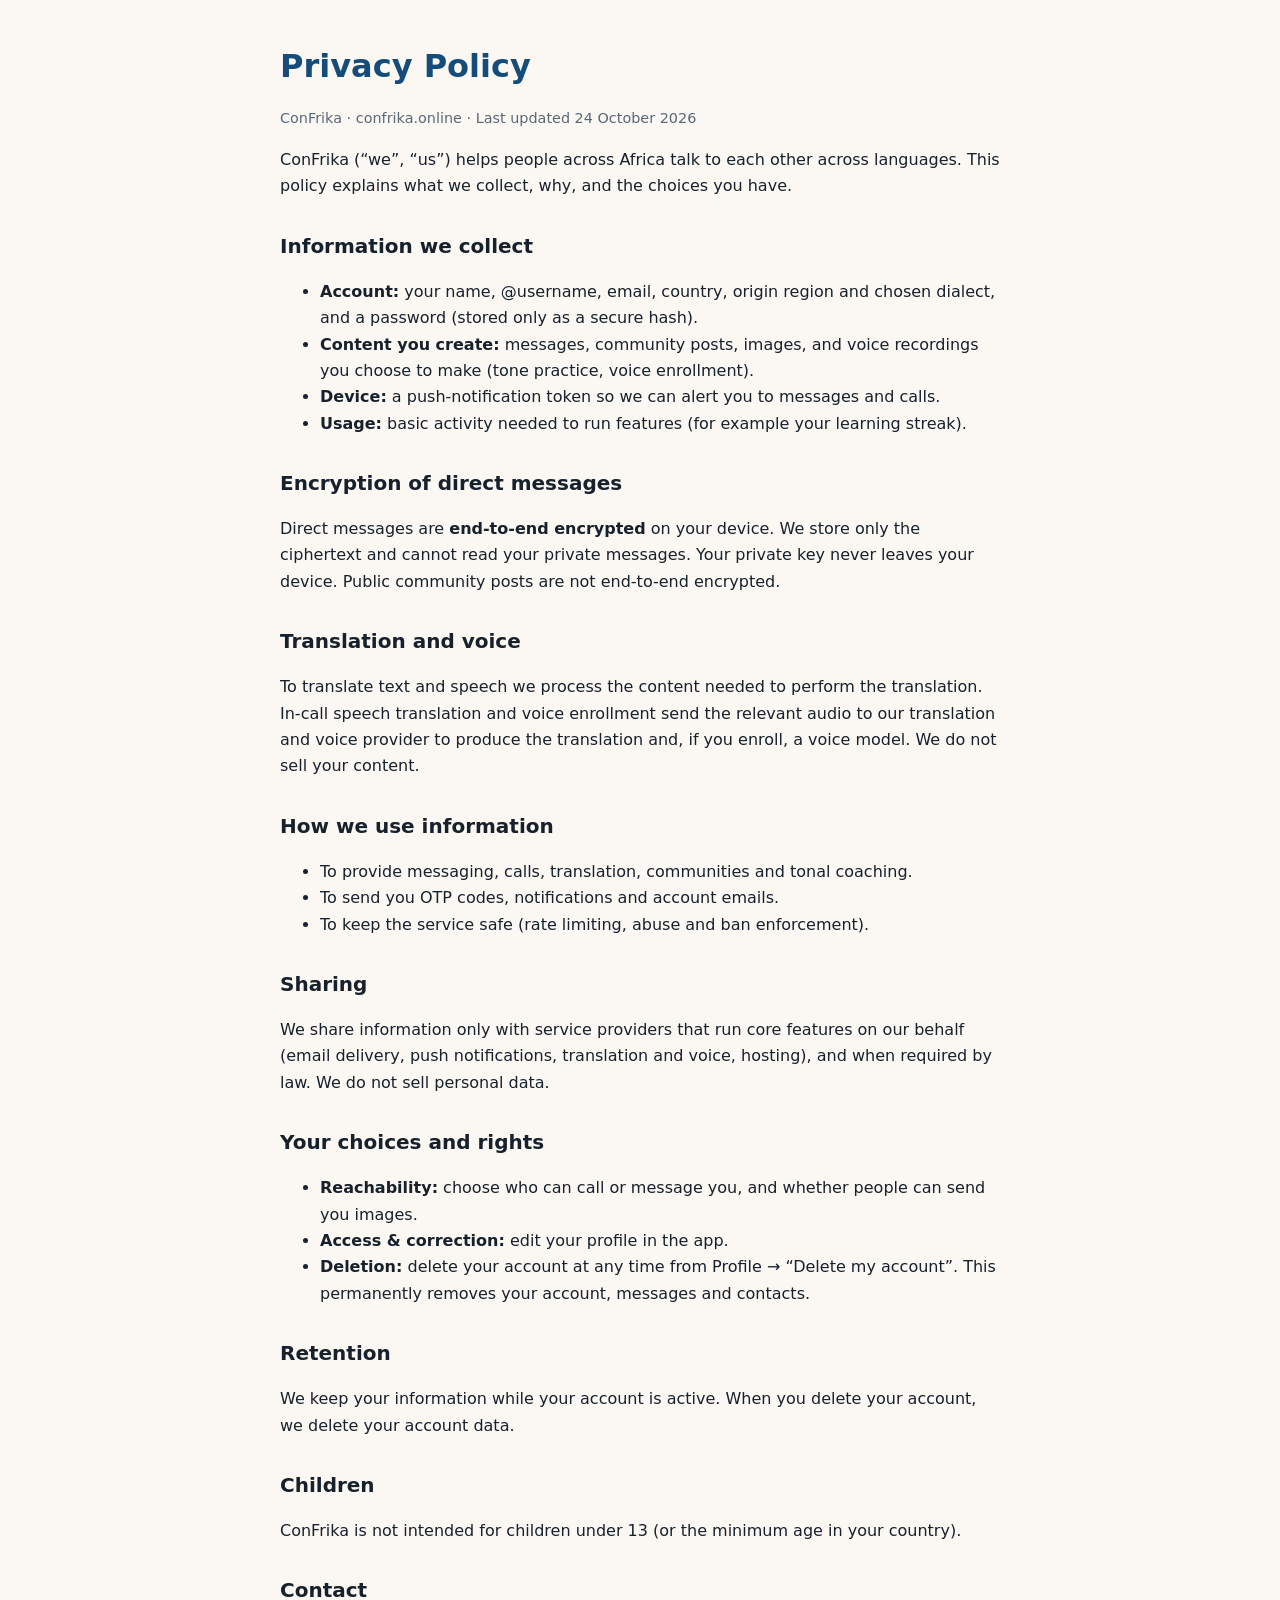
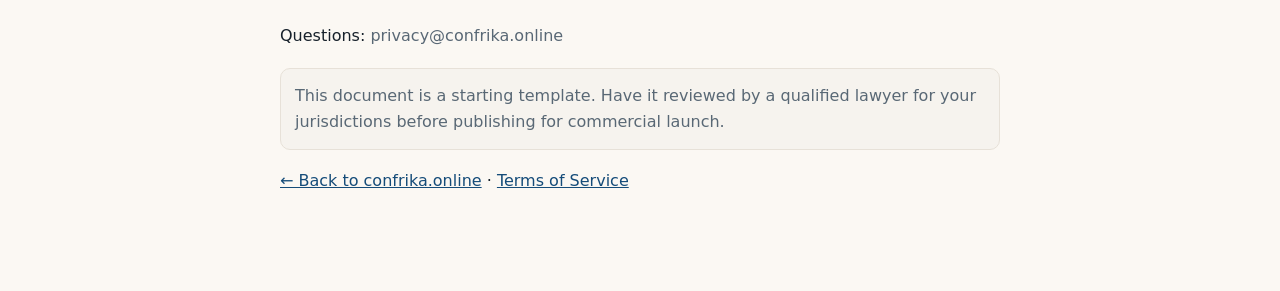
==== website/privacy.html @ a77defae "Website: ConFrika brand, new tagline, de-segmented, phone beside hero - Brand corrected to "ConFrika" ====
<!doctype html>
<html lang="en"><head>
<meta charset="utf-8">
<meta name="viewport" content="width=device-width, initial-scale=1">
<title>ConFrika, Privacy Policy</title>
<style>
  :root{--bg:#FBF8F3;--fg:#17212B;--muted:#596875;--ocean:#154C79;--line:#E7E1D8}
  @media (prefers-color-scheme:dark){:root{--bg:#0C1620;--fg:#EAF1F6;--muted:#9BB0C0;--line:#223446}}
  *{box-sizing:border-box} body{margin:0;background:var(--bg);color:var(--fg);
    font-family:system-ui,-apple-system,Segoe UI,Roboto,Arial,sans-serif;line-height:1.65}
  .wrap{max-width:760px;margin:0 auto;padding:40px 20px 80px}
  h1{font-size:2rem;margin:0 0 6px;color:var(--ocean)} h2{font-size:1.25rem;margin:30px 0 8px}
  .meta{color:var(--muted);font-size:.9rem} a{color:var(--ocean)}
  p,li{color:var(--fg)} .muted{color:var(--muted)}
  .note{border:1px solid var(--line);border-radius:10px;padding:14px;margin:18px 0;background:rgba(0,0,0,.02)}
</style></head><body><div class="wrap">
<h1>Privacy Policy</h1>
<p class="meta">ConFrika · confrika.online · Last updated 24 October 2026</p>

<p>ConFrika (“we”, “us”) helps people across Africa talk to each other across languages. This policy explains what we collect, why, and the choices you have.</p>

<h2>Information we collect</h2>
<ul>
  <li><b>Account:</b> your name, @username, email, country, origin region and chosen dialect, and a password (stored only as a secure hash).</li>
  <li><b>Content you create:</b> messages, community posts, images, and voice recordings you choose to make (tone practice, voice enrollment).</li>
  <li><b>Device:</b> a push-notification token so we can alert you to messages and calls.</li>
  <li><b>Usage:</b> basic activity needed to run features (for example your learning streak).</li>
</ul>

<h2>Encryption of direct messages</h2>
<p>Direct messages are <b>end-to-end encrypted</b> on your device. We store only the ciphertext and cannot read your private messages. Your private key never leaves your device. Public community posts are not end-to-end encrypted.</p>

<h2>Translation and voice</h2>
<p>To translate text and speech we process the content needed to perform the translation. In-call speech translation and voice enrollment send the relevant audio to our translation and voice provider to produce the translation and, if you enroll, a voice model. We do not sell your content.</p>

<h2>How we use information</h2>
<ul>
  <li>To provide messaging, calls, translation, communities and tonal coaching.</li>
  <li>To send you OTP codes, notifications and account emails.</li>
  <li>To keep the service safe (rate limiting, abuse and ban enforcement).</li>
</ul>

<h2>Sharing</h2>
<p>We share information only with service providers that run core features on our behalf (email delivery, push notifications, translation and voice, hosting), and when required by law. We do not sell personal data.</p>

<h2>Your choices and rights</h2>
<ul>
  <li><b>Reachability:</b> choose who can call or message you, and whether people can send you images.</li>
  <li><b>Access & correction:</b> edit your profile in the app.</li>
  <li><b>Deletion:</b> delete your account at any time from Profile → “Delete my account”. This permanently removes your account, messages and contacts.</li>
</ul>

<h2>Retention</h2>
<p>We keep your information while your account is active. When you delete your account, we delete your account data.</p>

<h2>Children</h2>
<p>ConFrika is not intended for children under 13 (or the minimum age in your country).</p>

<h2>Contact</h2>
<p>Questions: <span class="muted">privacy@confrika.online</span></p>

<div class="note muted">This document is a starting template. Have it reviewed by a qualified lawyer for your jurisdictions before publishing for commercial launch.</div>
<p><a href="index.html">← Back to confrika.online</a> · <a href="terms.html">Terms of Service</a></p>
</div></body></html>
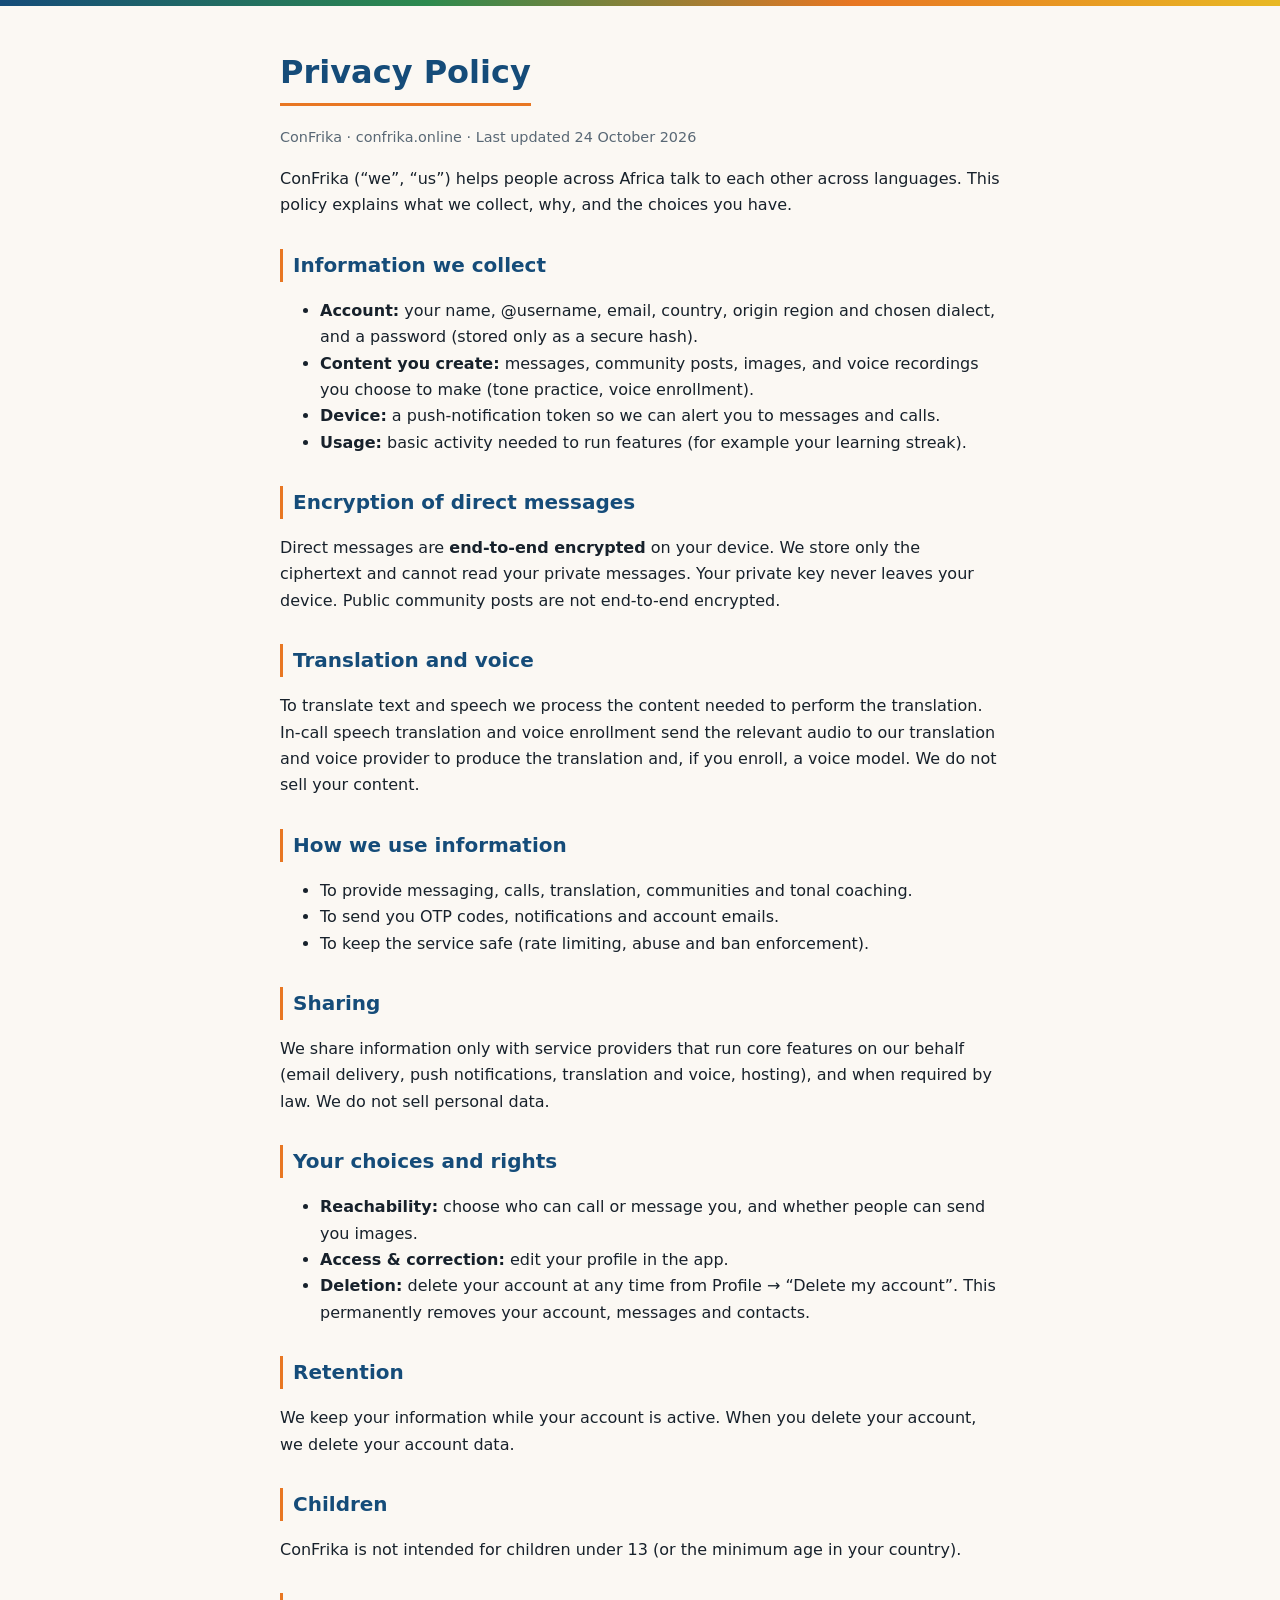
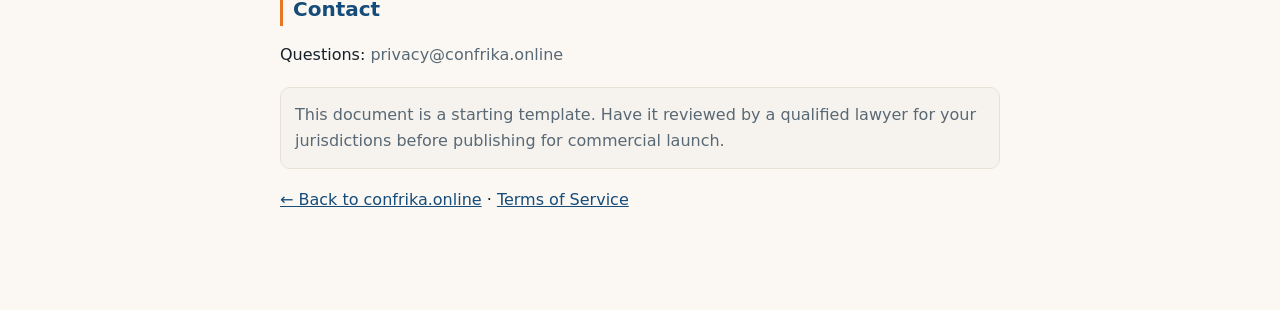
==== commit 8ee0ed37: "Website: African-coloured Africa map, visible logo watermark, colour on all pages - Africa map now f" ====
--- a/website/privacy.html
+++ b/website/privacy.html
@@ -4,12 +4,14 @@
 <meta name="viewport" content="width=device-width, initial-scale=1">
 <title>ConFrika, Privacy Policy</title>
 <style>
-  :root{--bg:#FBF8F3;--fg:#17212B;--muted:#596875;--ocean:#154C79;--line:#E7E1D8}
+  :root{--bg:#FBF8F3;--fg:#17212B;--muted:#596875;--ocean:#154C79;--sunset:#E87722;--green:#2D8A4E;--gold:#E8B923;--line:#E7E1D8}
   @media (prefers-color-scheme:dark){:root{--bg:#0C1620;--fg:#EAF1F6;--muted:#9BB0C0;--line:#223446}}
   *{box-sizing:border-box} body{margin:0;background:var(--bg);color:var(--fg);
     font-family:system-ui,-apple-system,Segoe UI,Roboto,Arial,sans-serif;line-height:1.65}
   .wrap{max-width:760px;margin:0 auto;padding:40px 20px 80px}
-  h1{font-size:2rem;margin:0 0 6px;color:var(--ocean)} h2{font-size:1.25rem;margin:30px 0 8px}
+  body::before{content:"";display:block;height:6px;background:linear-gradient(90deg,var(--ocean),var(--green),var(--sunset),var(--gold))}
+  h1{font-size:2rem;margin:0 0 6px;color:var(--ocean);border-bottom:3px solid var(--sunset);display:inline-block;padding-bottom:4px}
+  h2{font-size:1.25rem;margin:30px 0 8px;color:var(--ocean);border-left:3px solid var(--sunset);padding-left:10px}
   .meta{color:var(--muted);font-size:.9rem} a{color:var(--ocean)}
   p,li{color:var(--fg)} .muted{color:var(--muted)}
   .note{border:1px solid var(--line);border-radius:10px;padding:14px;margin:18px 0;background:rgba(0,0,0,.02)}
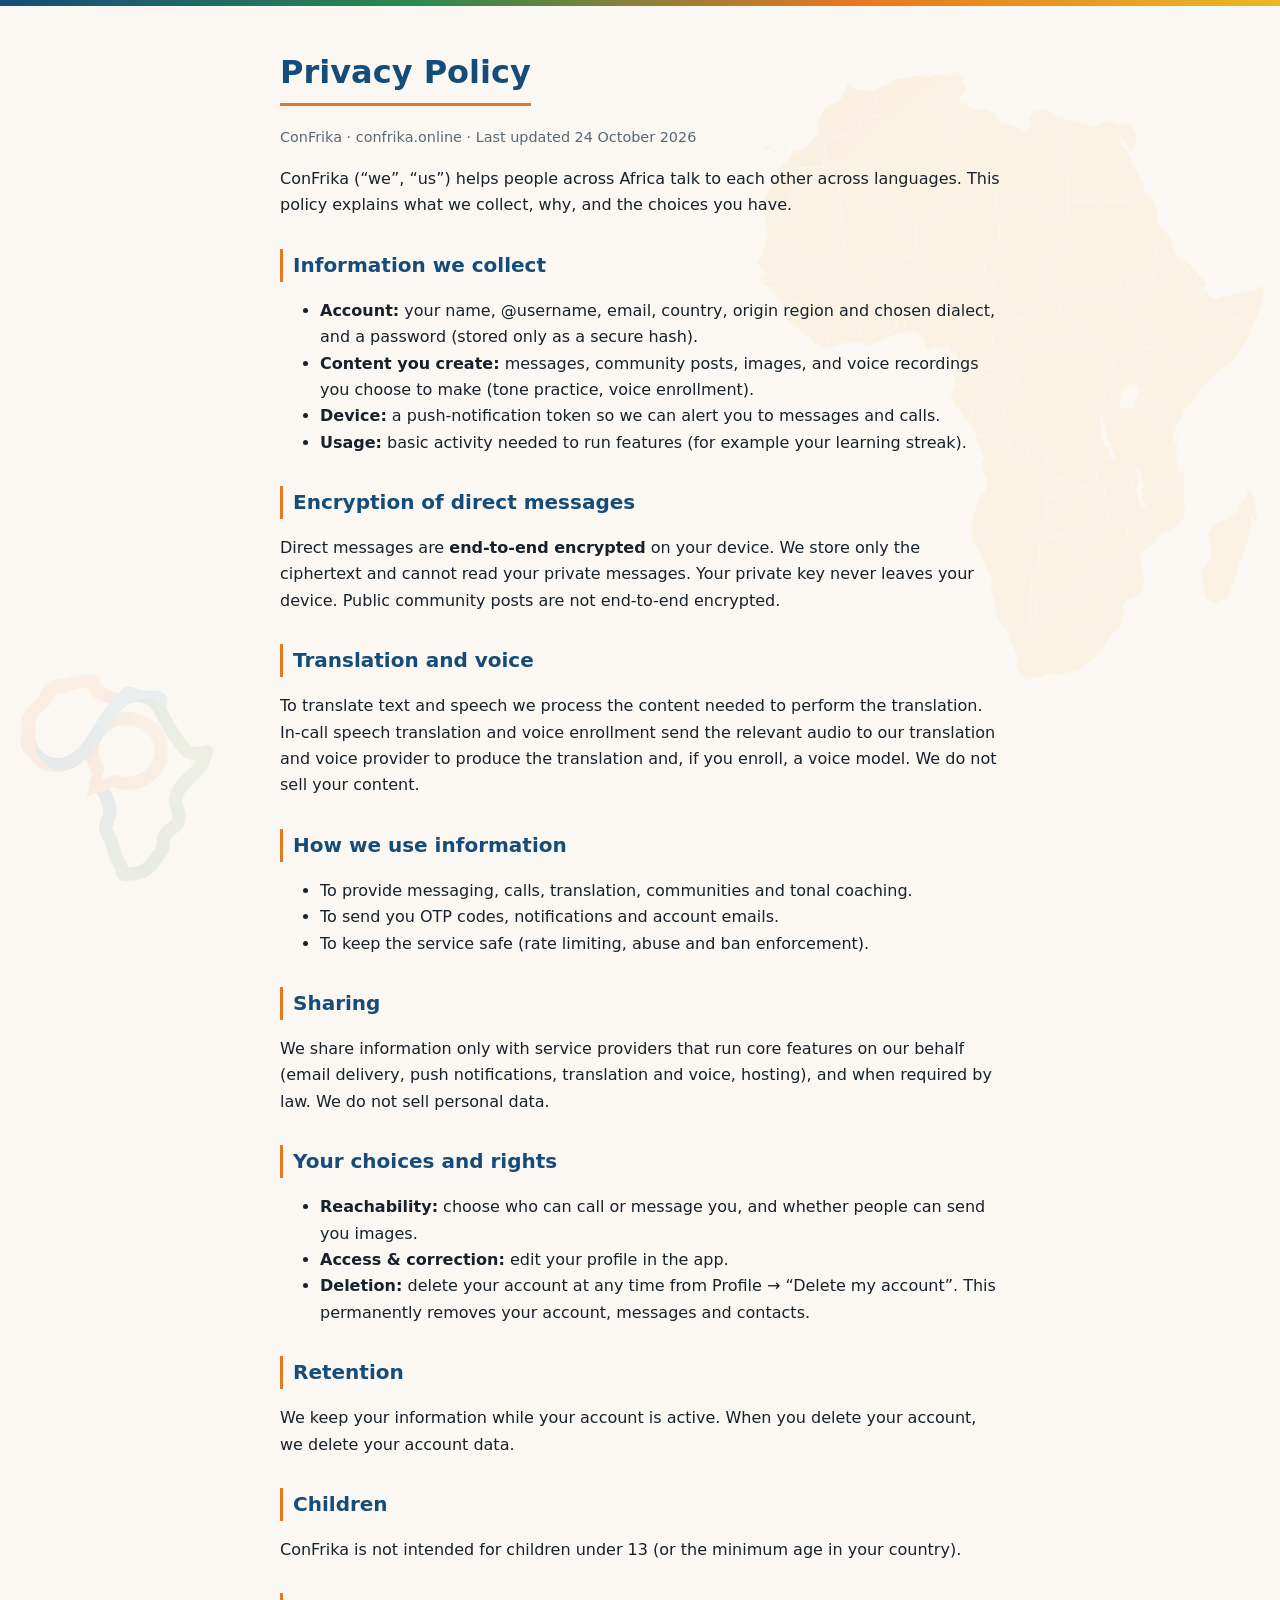
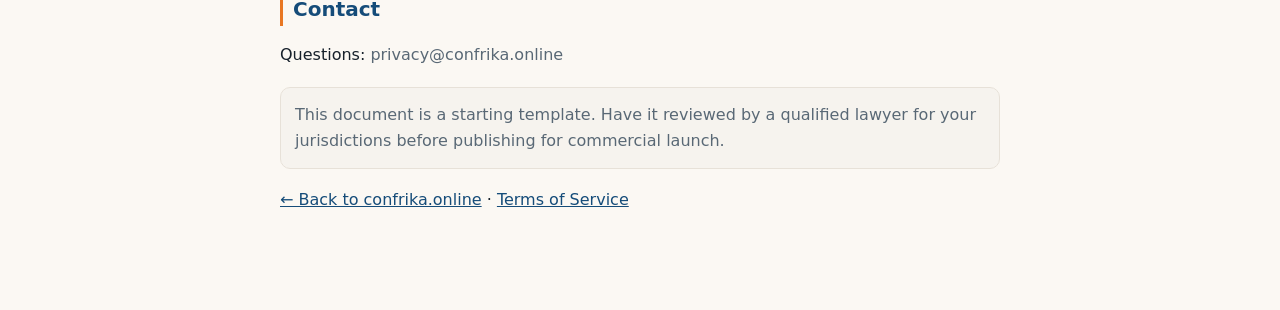
==== commit 72aed00d: "Website: add the ConFrika logo + Africa map watermark to Privacy & Terms pages Fixed, faint watermar" ====
--- a/website/privacy.html
+++ b/website/privacy.html
@@ -8,14 +8,20 @@
   @media (prefers-color-scheme:dark){:root{--bg:#0C1620;--fg:#EAF1F6;--muted:#9BB0C0;--line:#223446}}
   *{box-sizing:border-box} body{margin:0;background:var(--bg);color:var(--fg);
     font-family:system-ui,-apple-system,Segoe UI,Roboto,Arial,sans-serif;line-height:1.65}
-  .wrap{max-width:760px;margin:0 auto;padding:40px 20px 80px}
+  .wrap{max-width:760px;margin:0 auto;padding:40px 20px 80px;position:relative;z-index:1}
+  .wm-map,.wm-logo{position:fixed;pointer-events:none;z-index:0}
+  .wm-map{right:-30px;top:70px;height:68vh;width:auto;opacity:.07}
+  .wm-logo{left:16px;bottom:16px;width:200px;height:auto;opacity:.08}
   body::before{content:"";display:block;height:6px;background:linear-gradient(90deg,var(--ocean),var(--green),var(--sunset),var(--gold))}
   h1{font-size:2rem;margin:0 0 6px;color:var(--ocean);border-bottom:3px solid var(--sunset);display:inline-block;padding-bottom:4px}
   h2{font-size:1.25rem;margin:30px 0 8px;color:var(--ocean);border-left:3px solid var(--sunset);padding-left:10px}
   .meta{color:var(--muted);font-size:.9rem} a{color:var(--ocean)}
   p,li{color:var(--fg)} .muted{color:var(--muted)}
   .note{border:1px solid var(--line);border-radius:10px;padding:14px;margin:18px 0;background:rgba(0,0,0,.02)}
-</style></head><body><div class="wrap">
+</style></head><body>
+<img class="wm-map" src="africa-map.svg" alt="" aria-hidden="true">
+<img class="wm-logo" src="confrika-mark.png" alt="" aria-hidden="true">
+<div class="wrap">
 <h1>Privacy Policy</h1>
 <p class="meta">ConFrika · confrika.online · Last updated 24 October 2026</p>
 
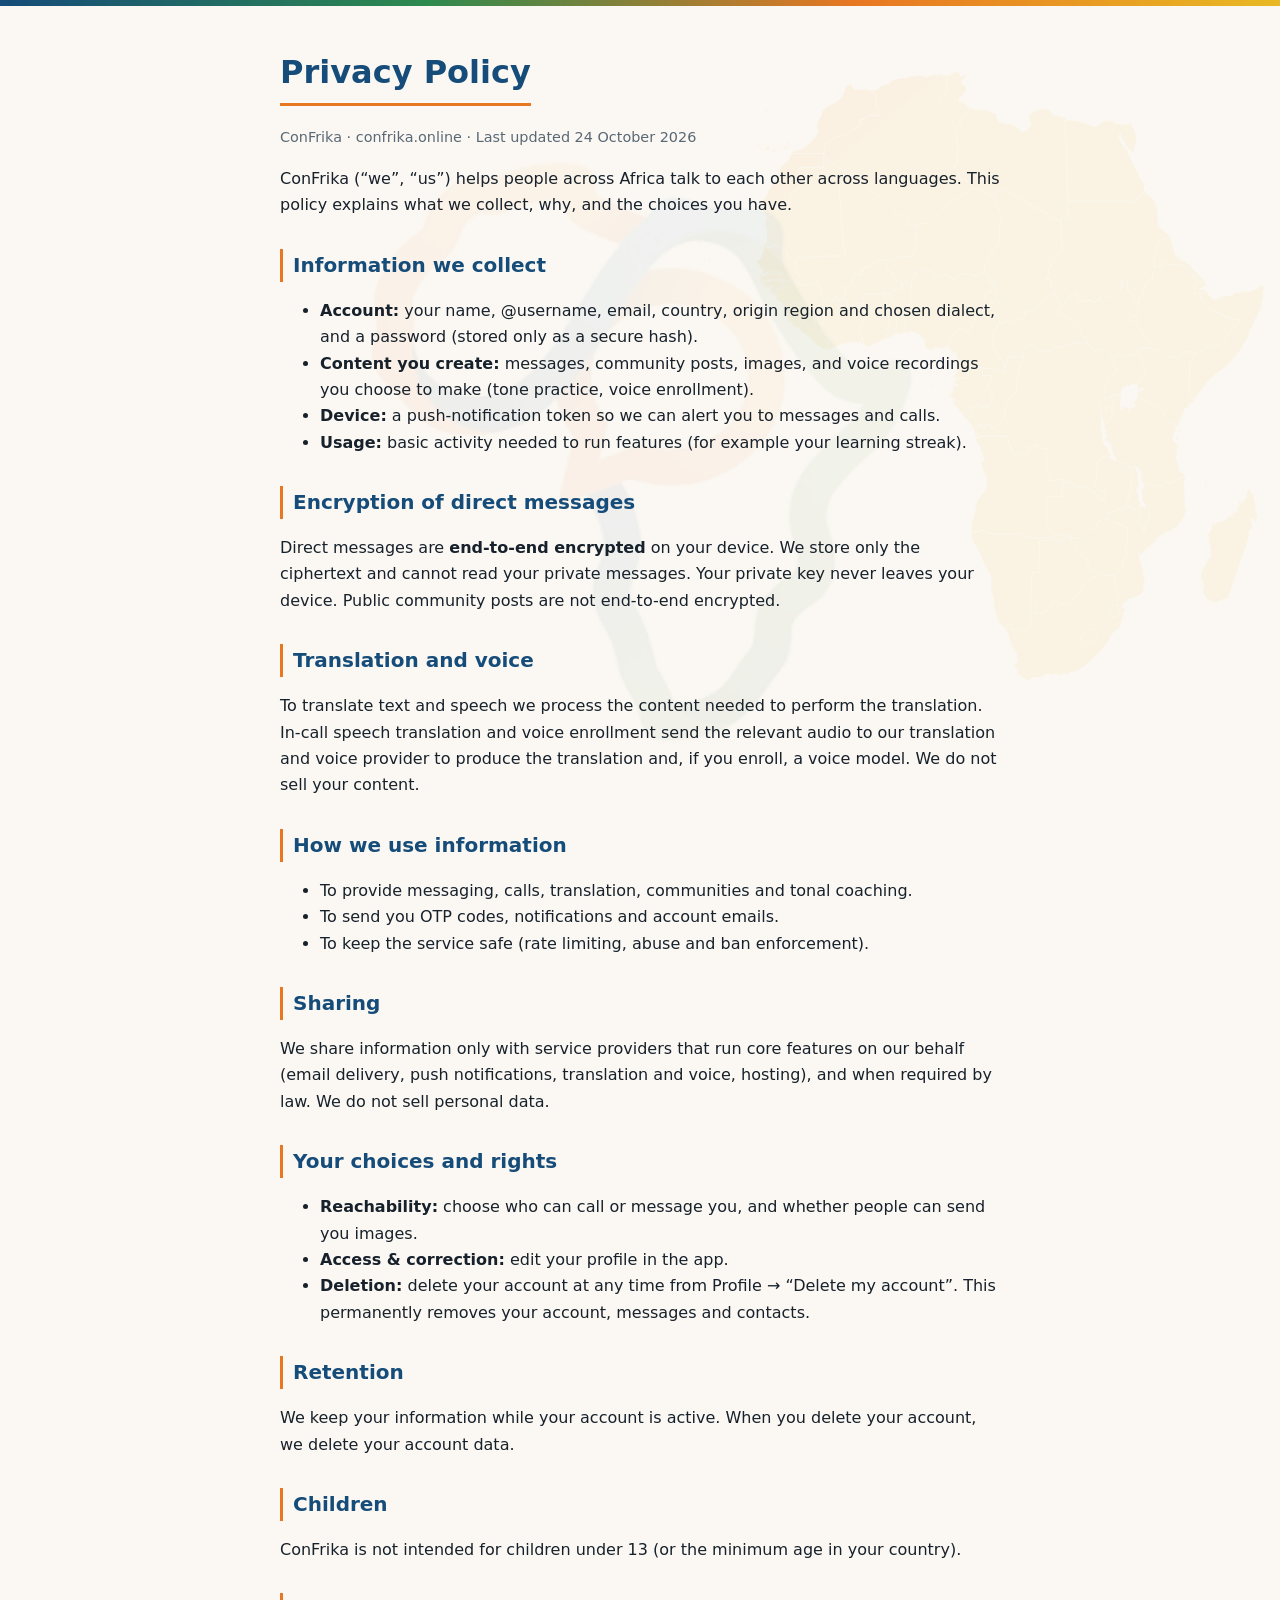
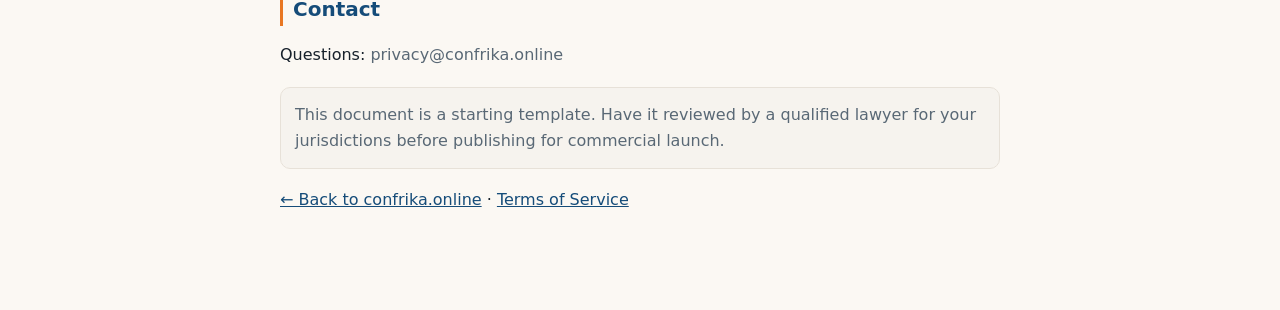
==== commit c9917ad8: "Website: enlarge the logo watermark on legal pages, centered behind the text Blow the ConFrika logo " ====
--- a/website/privacy.html
+++ b/website/privacy.html
@@ -11,7 +11,7 @@
   .wrap{max-width:760px;margin:0 auto;padding:40px 20px 80px;position:relative;z-index:1}
   .wm-map,.wm-logo{position:fixed;pointer-events:none;z-index:0}
   .wm-map{right:-30px;top:70px;height:68vh;width:auto;opacity:.07}
-  .wm-logo{left:16px;bottom:16px;width:200px;height:auto;opacity:.08}
+  .wm-logo{left:50%;top:50%;transform:translate(-50%,-50%);width:min(560px,86vw);height:auto;opacity:.05}
   body::before{content:"";display:block;height:6px;background:linear-gradient(90deg,var(--ocean),var(--green),var(--sunset),var(--gold))}
   h1{font-size:2rem;margin:0 0 6px;color:var(--ocean);border-bottom:3px solid var(--sunset);display:inline-block;padding-bottom:4px}
   h2{font-size:1.25rem;margin:30px 0 8px;color:var(--ocean);border-left:3px solid var(--sunset);padding-left:10px}
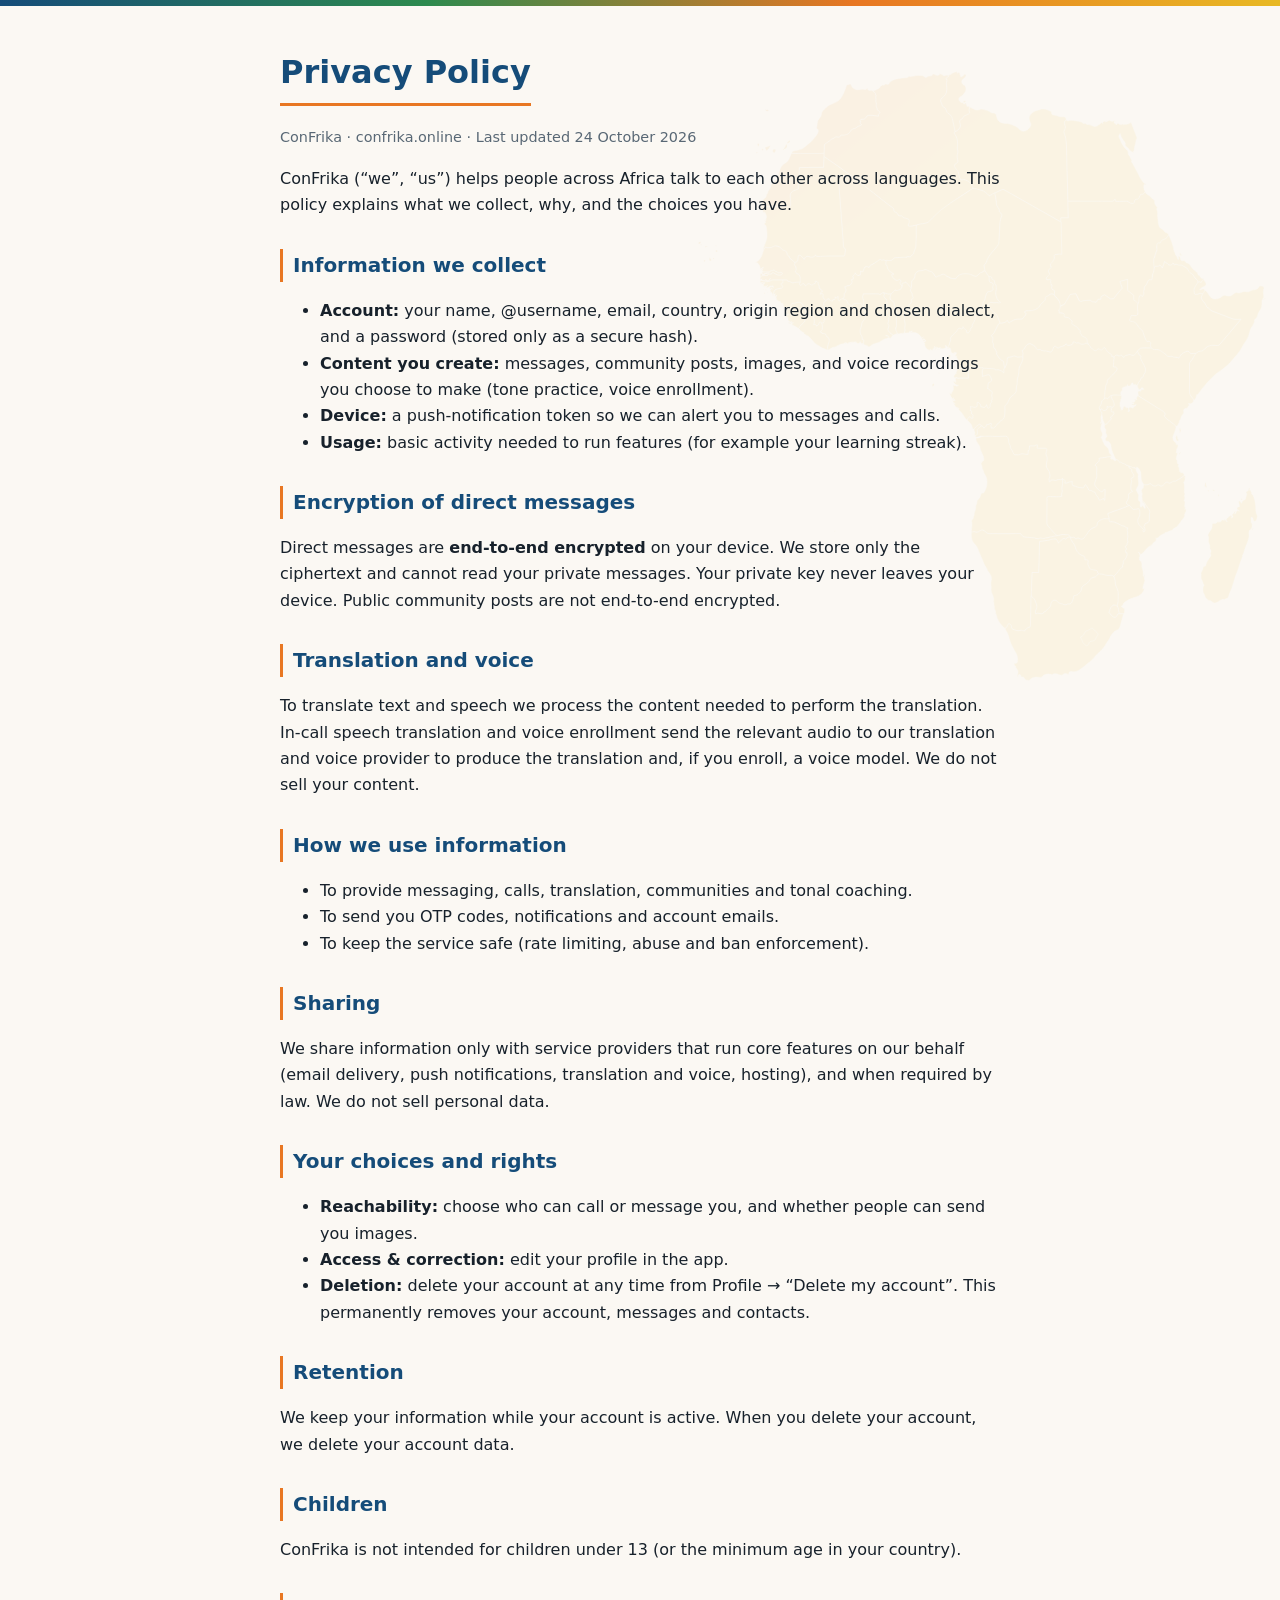
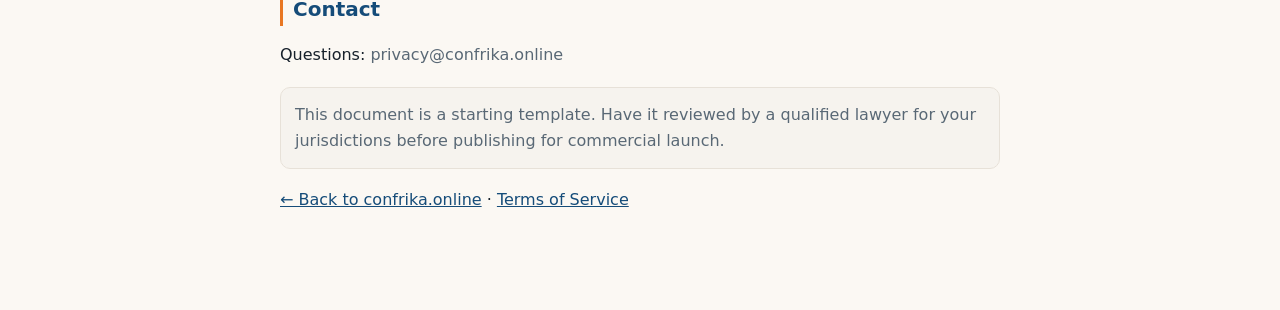
==== commit 226e7386: "Website: remove the ConFrika logo watermark (keep the Africa map watermark) 🤖 Generated with [Claude" ====
--- a/website/privacy.html
+++ b/website/privacy.html
@@ -19,9 +19,7 @@
   p,li{color:var(--fg)} .muted{color:var(--muted)}
   .note{border:1px solid var(--line);border-radius:10px;padding:14px;margin:18px 0;background:rgba(0,0,0,.02)}
 </style></head><body>
-<img class="wm-map" src="africa-map.svg" alt="" aria-hidden="true">
-<img class="wm-logo" src="confrika-mark.png" alt="" aria-hidden="true">
-<div class="wrap">
+<img class="wm-map" src="africa-map.svg" alt="" aria-hidden="true"><div class="wrap">
 <h1>Privacy Policy</h1>
 <p class="meta">ConFrika · confrika.online · Last updated 24 October 2026</p>
 
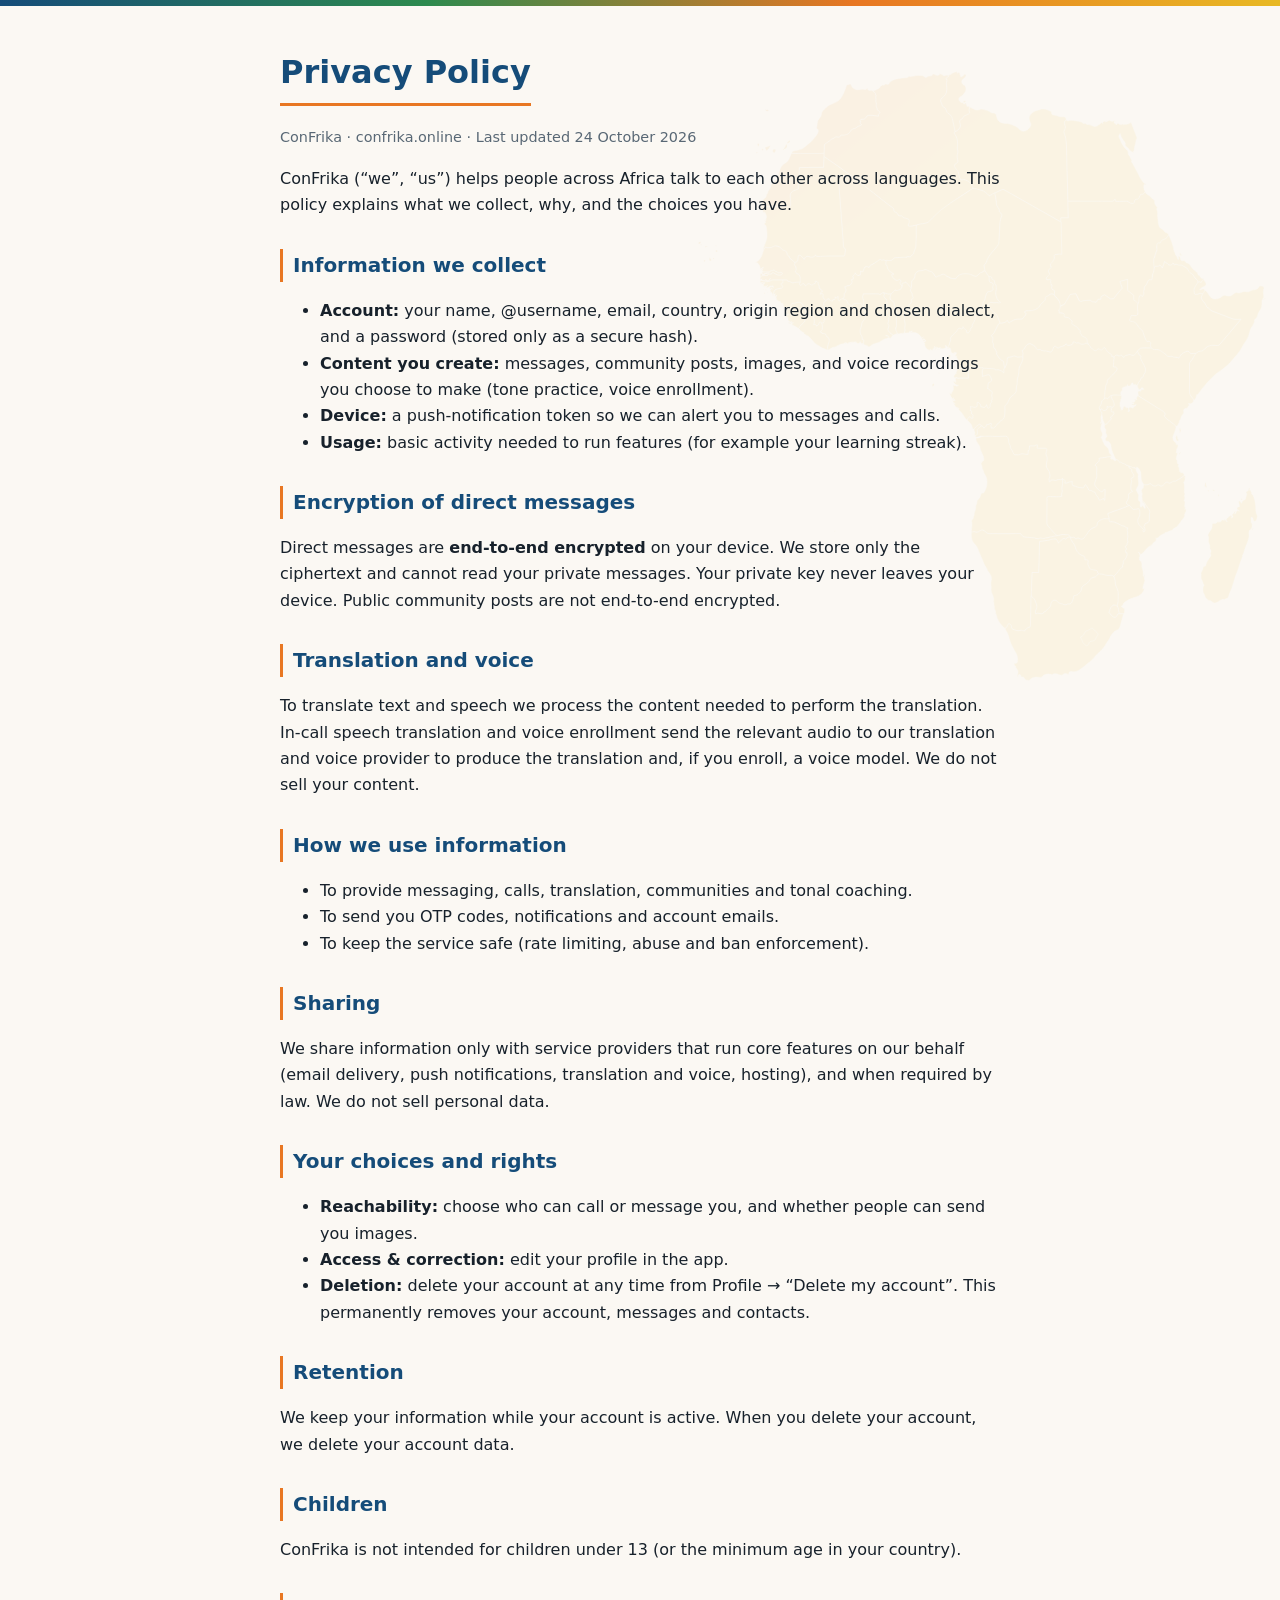
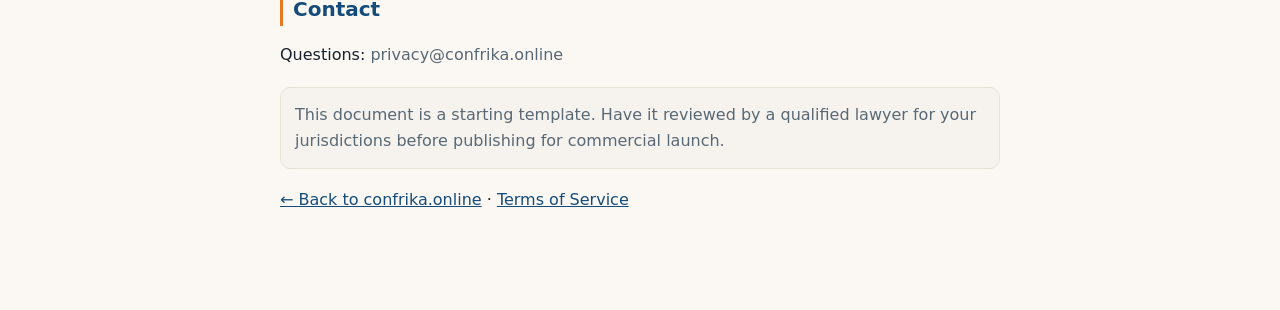
==== commit bafb2776: "Admin: Communities + Moderation tabs, structured Overview, reach metrics Backend: - MetricCounter mo" ====
--- a/website/privacy.html
+++ b/website/privacy.html
@@ -9,9 +9,7 @@
   *{box-sizing:border-box} body{margin:0;background:var(--bg);color:var(--fg);
     font-family:system-ui,-apple-system,Segoe UI,Roboto,Arial,sans-serif;line-height:1.65}
   .wrap{max-width:760px;margin:0 auto;padding:40px 20px 80px;position:relative;z-index:1}
-  .wm-map,.wm-logo{position:fixed;pointer-events:none;z-index:0}
-  .wm-map{right:-30px;top:70px;height:68vh;width:auto;opacity:.07}
-  .wm-logo{left:50%;top:50%;transform:translate(-50%,-50%);width:min(560px,86vw);height:auto;opacity:.05}
+  .wm-map{position:fixed;pointer-events:none;z-index:0;right:-30px;top:70px;height:68vh;width:auto;opacity:.07}
   body::before{content:"";display:block;height:6px;background:linear-gradient(90deg,var(--ocean),var(--green),var(--sunset),var(--gold))}
   h1{font-size:2rem;margin:0 0 6px;color:var(--ocean);border-bottom:3px solid var(--sunset);display:inline-block;padding-bottom:4px}
   h2{font-size:1.25rem;margin:30px 0 8px;color:var(--ocean);border-left:3px solid var(--sunset);padding-left:10px}
@@ -67,4 +65,6 @@
 
 <div class="note muted">This document is a starting template. Have it reviewed by a qualified lawyer for your jurisdictions before publishing for commercial launch.</div>
 <p><a href="index.html">← Back to confrika.online</a> · <a href="terms.html">Terms of Service</a></p>
-</div></body></html>
+</div>
+<script>try{if(!sessionStorage.getItem('cf_pv')){sessionStorage.setItem('cf_pv','1');fetch('https://confrika-backend.fly.dev/api/v1/metrics/hit?kind=web_pageview',{method:'POST',mode:'no-cors',keepalive:true}).catch(function(){});}}catch(e){}</script>
+</body></html>
